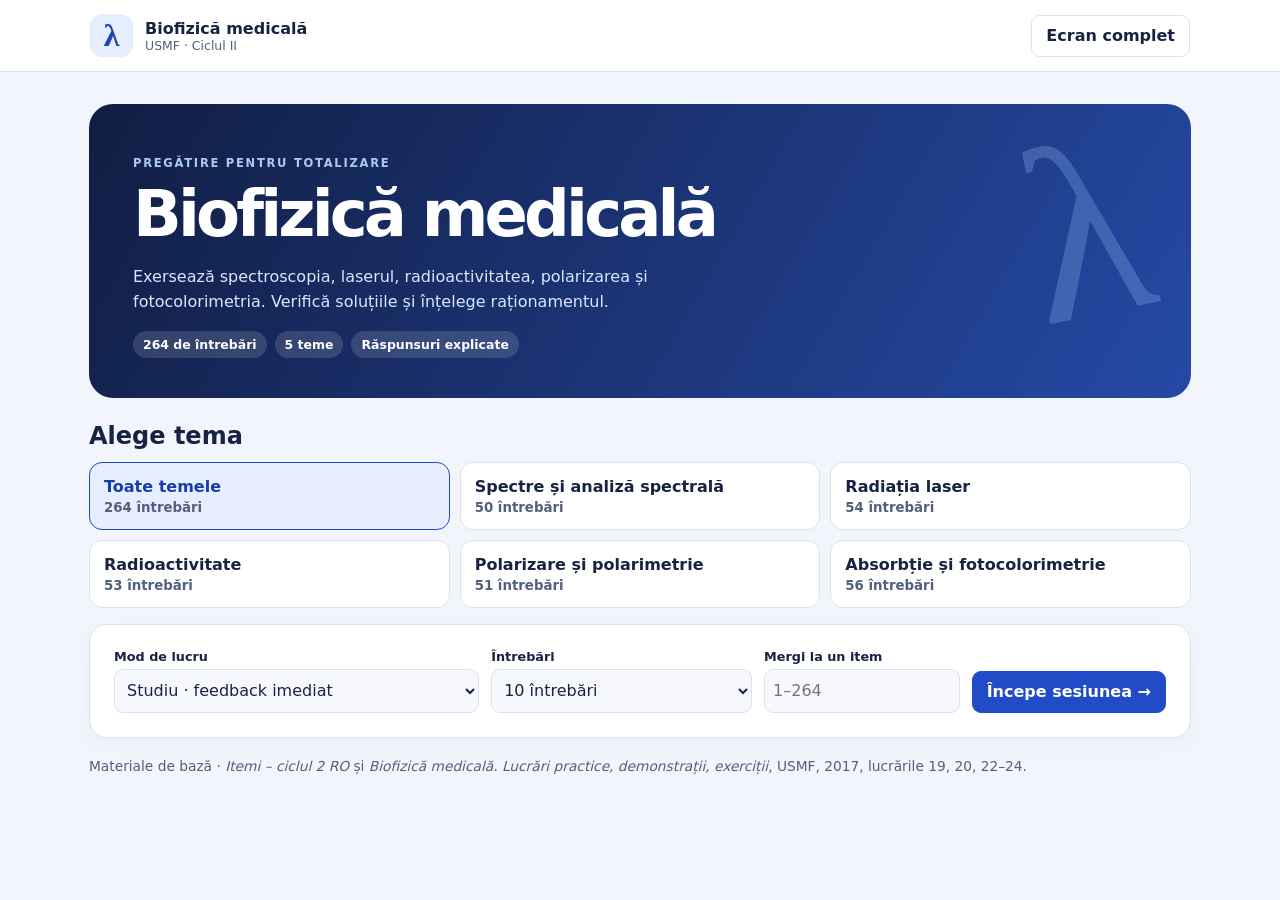
==== index.html @ f2a80a1a "Add interactive medical biophysics quiz" ====
<!doctype html>
<html lang="ro">
<head>
<meta charset="utf-8">
<meta name="viewport" content="width=device-width,initial-scale=1">
<title>Biofizică medicală · Ciclul II</title>
<link rel="stylesheet" href="style.css">
<script src="items.js" defer></script>
<script src="quiz.js" defer></script>
</head>
<body>
<header class="top"><div class="brand"><span class="mark" aria-hidden="true">λ</span><span>Biofizică medicală<small>USMF · Ciclul II</small></span></div><button id="full" class="minor">Ecran complet</button></header>
<main>
<section id="home">
<div class="hero"><div class="orbit" aria-hidden="true">λ</div><div class="hero-copy"><p class="eyebrow">PREGĂTIRE PENTRU TOTALIZARE</p><h1>Biofizică medicală</h1><p>Exersează spectroscopia, laserul, radioactivitatea, polarizarea și fotocolorimetria. Verifică soluțiile și înțelege raționamentul.</p><div class="meta"><span>264 de întrebări</span><span>5 teme</span><span>Răspunsuri explicate</span></div></div></div>
<div class="section-title"><h2>Alege tema</h2><span id="history"></span></div>
<div id="topics" class="topics" aria-label="Teme"></div>
<div class="start card">
<div class="field"><label for="mode">Mod de lucru</label><select id="mode"><option value="study">Studiu · feedback imediat</option><option value="exam">Simulare · feedback la final</option></select></div>
<div class="field"><label for="size">Întrebări</label><select id="size"><option value="10">10 întrebări</option><option value="25">25 de întrebări</option><option value="all">Toate din temă</option></select></div>
<div class="field"><label for="item">Mergi la un item</label><input id="item" type="number" min="1" max="264" placeholder="1–264"></div>
<button id="start" class="primary">Începe sesiunea →</button>
</div>
<p class="sources">Materiale de bază · <cite>Itemi – ciclul 2 RO</cite> și <cite>Biofizică medicală. Lucrări practice, demonstrații, exerciții</cite>, USMF, 2017, lucrările 19, 20, 22–24.</p>
</section>
<section id="session" hidden>
<div class="section-title"><button class="minor" id="home-back">← Teme</button><span id="position"></span></div>
<progress id="progress" max="100" value="0" aria-label="Progresul sesiunii"></progress>
<article class="card question">
<div class="tags"><span id="topic"></span><span id="original"></span></div>
<h2 id="question" tabindex="-1"></h2>
<img id="figure" alt="Figura din fișa de itemi" hidden>
<form id="options"></form>
<div id="feedback" role="status" hidden></div>
<div class="actions"><button id="back" class="minor">← Înapoi</button><div><button id="check" class="minor">Verifică</button><button id="next" class="primary">Următoarea →</button></div></div>
</article>
</section>
<section id="results" hidden>
<div class="section-title"><button class="minor" id="result-home">← Teme</button></div>
<div class="card summary"><p class="eyebrow">REZULTATUL SESIUNII</p><h2 id="score" tabindex="-1"></h2><p id="score-detail"></p><div class="actions"><button id="retry" class="primary">Reia itemii greșiți</button><label><input id="only-errors" type="checkbox"> Afișează doar greșelile</label></div></div>
<div id="review"></div>
</section>
</main>
</body>
</html>
---- style.css ----
:root{font-family:Inter,system-ui,sans-serif;background:#f2f5fb;color:#172342;--ink:#172342;--muted:#51607c;--line:#dbe3f0;--accent:#224cc7;--paper:#fff}*{box-sizing:border-box}[hidden]{display:none!important}body{margin:0}button,select,input{font:inherit}button{cursor:pointer}button:disabled{opacity:.45;cursor:default}button:focus-visible,select:focus-visible,input:focus-visible{outline:3px solid #7c9dff;outline-offset:2px}.top{min-height:72px;background:var(--paper);border-bottom:1px solid var(--line);display:flex;justify-content:space-between;align-items:center;padding:12px max(4vw,calc((100vw - 1100px)/2))}.brand{display:flex;align-items:center;gap:12px;font-weight:800}.brand small{display:block;font-weight:500;color:var(--muted);font-size:.78rem}.mark{background:#e5edff;color:#2144ac;border-radius:12px;display:grid;place-items:center;width:43px;height:43px;font:700 32px Georgia,serif}main{max-width:1150px;margin:auto;padding:32px 24px 56px}.hero{position:relative;overflow:hidden;background:linear-gradient(120deg,#111e43,#2549a5);color:white;border-radius:24px;padding:40px 44px}.hero-copy{position:relative;max-width:620px}.hero h1{font-size:clamp(2.1rem,5vw,4.1rem);line-height:1.04;letter-spacing:-.06em;margin:10px 0 16px}.hero p:not(.eyebrow){line-height:1.6;color:#dce6ff;max-width:520px}.eyebrow{font-size:.72rem;font-weight:800;letter-spacing:.15em}.hero .eyebrow{color:#aacaef}.orbit{user-select:none;position:absolute;color:#a2c6ff40;font:250px Georgia,serif;right:45px;top:-17px;transform:rotate(-12deg)}.meta,.tags{display:flex;flex-wrap:wrap;gap:8px}.meta span,.tags span{border-radius:100px;padding:6px 10px;font-size:.78rem;font-weight:700}.meta span{background:#ffffff23}.tags span{background:#e9efff;color:#28469e}.section-title{display:flex;justify-content:space-between;align-items:center;gap:10px;margin:24px 0 12px}.section-title h2{margin:0}.section-title span,.sources{color:var(--muted);font-size:.86rem}.topics{display:grid;grid-template-columns:repeat(3,1fr);gap:10px;margin-bottom:16px}.topic-button{background:white;color:var(--ink);border:1px solid var(--line);border-radius:13px;padding:14px;text-align:left;font-weight:700}.topic-button small{display:block;color:var(--muted);margin-top:4px}.topic-button[aria-pressed=true]{border-color:var(--accent);background:#e7eeff;color:#173ea7}.card{background:white;border:1px solid var(--line);border-radius:18px;padding:24px;box-shadow:0 7px 20px #263b5e0a}.start{display:grid;grid-template-columns:1.4fr 1fr .75fr auto;align-items:end;gap:12px}.field label{display:block;font-size:.8rem;font-weight:700;margin-bottom:5px}.field input,.field select{width:100%;min-height:44px;border:1px solid var(--line);border-radius:9px;background:#f6f8fd;padding:8px;color:var(--ink)}.minor,.primary{border:1px solid var(--line);border-radius:9px;background:white;color:var(--ink);min-height:42px;padding:9px 14px;font-weight:700}.primary{background:var(--accent);color:white;border-color:var(--accent)}.primary:hover{background:#173991}.minor:hover{background:#eef3ff}#session,#results{max-width:850px;margin:auto}#session .section-title,#results .section-title{margin-top:0}progress{width:100%;height:10px;accent-color:var(--accent);margin-bottom:12px}.question h2{font-size:clamp(1.2rem,3.4vw,1.75rem);line-height:1.33}.question img,.review-image{max-width:100%;max-height:275px;object-fit:contain;display:block;margin:12px auto;border:1px solid var(--line);border-radius:8px}.choice{display:flex;align-items:baseline;gap:10px;padding:12px;margin:8px 0;border:1px solid var(--line);border-radius:9px;background:#f8faff;cursor:pointer}.choice:has(input:checked){border-color:#5578d3;background:#edf2ff}.choice.correct{border-color:#65ae91;background:#e9f7ee}.choice.wrong{border-color:#da9b94;background:#fff0ee}.choice input{accent-color:var(--accent)}.actions{display:flex;justify-content:space-between;align-items:center;gap:8px;flex-wrap:wrap;margin-top:16px}.actions div{display:flex;gap:8px}#feedback{border-radius:10px;background:#edf5ff;padding:14px;margin-top:14px;line-height:1.5}.summary h2{font-size:2rem;margin:6px 0}.review-item{margin-top:10px}.review-item summary{cursor:pointer;font-weight:700}.answer-note{color:#165b42}.review-item p{line-height:1.48}.sources{line-height:1.5;margin:18px 0 0}@media(max-width:740px){.start,.topics{grid-template-columns:1fr 1fr}.hero{padding:30px}.orbit{right:5px}}@media(max-width:440px){main{padding:18px 12px}.start{grid-template-columns:1fr}.card{padding:15px}.hero{padding:24px 18px}.topic-button{padding:10px}}
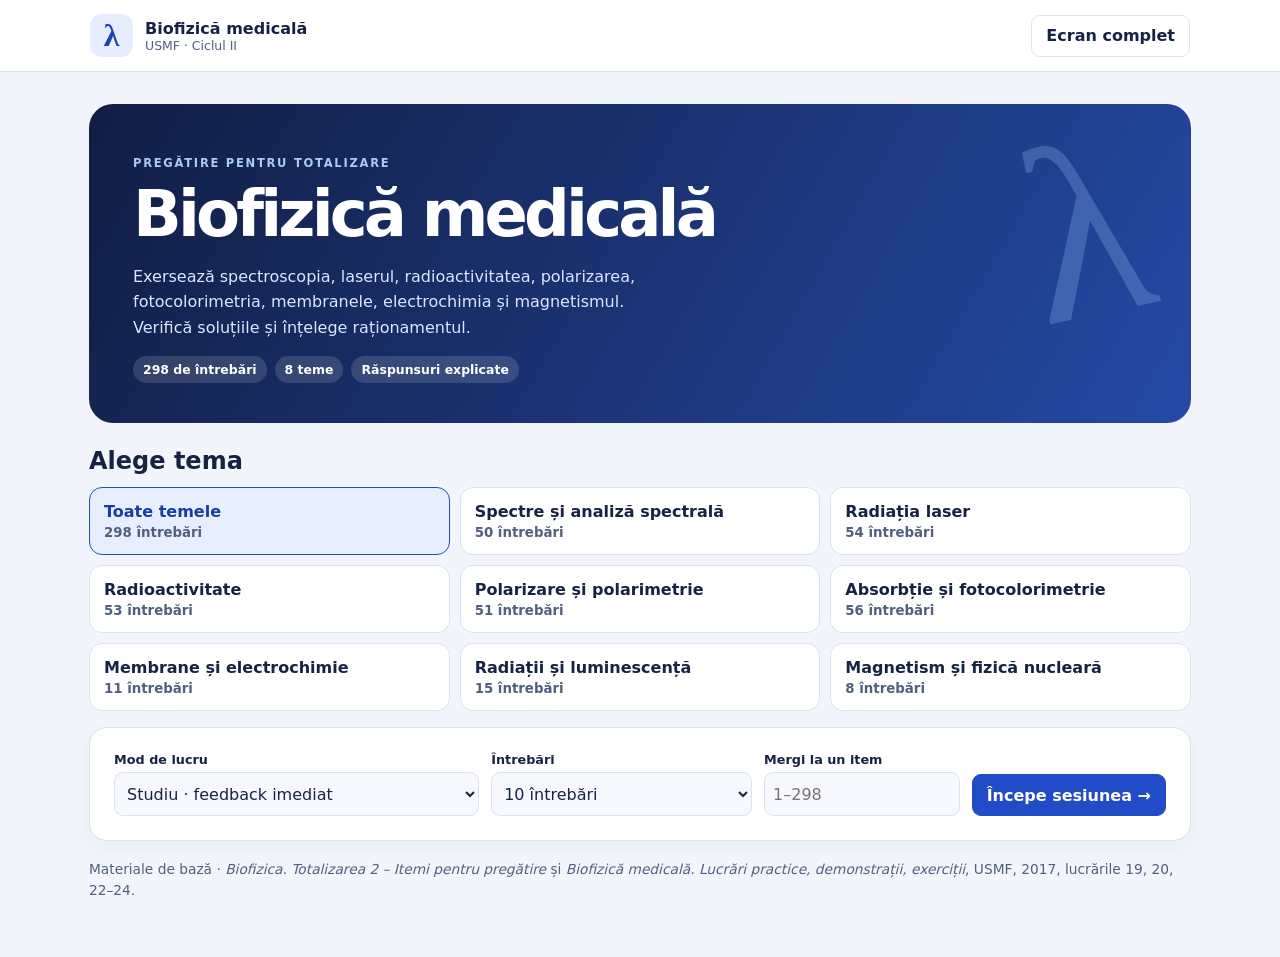
==== commit 99a8fed9: "Add missing Totalizarea 2 biophysics questions" ====
--- a/index.html
+++ b/index.html
@@ -12,16 +12,16 @@
 <header class="top"><div class="brand"><span class="mark" aria-hidden="true">λ</span><span>Biofizică medicală<small>USMF · Ciclul II</small></span></div><button id="full" class="minor">Ecran complet</button></header>
 <main>
 <section id="home">
-<div class="hero"><div class="orbit" aria-hidden="true">λ</div><div class="hero-copy"><p class="eyebrow">PREGĂTIRE PENTRU TOTALIZARE</p><h1>Biofizică medicală</h1><p>Exersează spectroscopia, laserul, radioactivitatea, polarizarea și fotocolorimetria. Verifică soluțiile și înțelege raționamentul.</p><div class="meta"><span>264 de întrebări</span><span>5 teme</span><span>Răspunsuri explicate</span></div></div></div>
+<div class="hero"><div class="orbit" aria-hidden="true">λ</div><div class="hero-copy"><p class="eyebrow">PREGĂTIRE PENTRU TOTALIZARE</p><h1>Biofizică medicală</h1><p>Exersează spectroscopia, laserul, radioactivitatea, polarizarea, fotocolorimetria, membranele, electrochimia și magnetismul. Verifică soluțiile și înțelege raționamentul.</p><div class="meta"><span>298 de întrebări</span><span>8 teme</span><span>Răspunsuri explicate</span></div></div></div>
 <div class="section-title"><h2>Alege tema</h2><span id="history"></span></div>
 <div id="topics" class="topics" aria-label="Teme"></div>
 <div class="start card">
 <div class="field"><label for="mode">Mod de lucru</label><select id="mode"><option value="study">Studiu · feedback imediat</option><option value="exam">Simulare · feedback la final</option></select></div>
 <div class="field"><label for="size">Întrebări</label><select id="size"><option value="10">10 întrebări</option><option value="25">25 de întrebări</option><option value="all">Toate din temă</option></select></div>
-<div class="field"><label for="item">Mergi la un item</label><input id="item" type="number" min="1" max="264" placeholder="1–264"></div>
+<div class="field"><label for="item">Mergi la un item</label><input id="item" type="number" min="1" max="298" placeholder="1–298"></div>
 <button id="start" class="primary">Începe sesiunea →</button>
 </div>
-<p class="sources">Materiale de bază · <cite>Itemi – ciclul 2 RO</cite> și <cite>Biofizică medicală. Lucrări practice, demonstrații, exerciții</cite>, USMF, 2017, lucrările 19, 20, 22–24.</p>
+<p class="sources">Materiale de bază · <cite>Biofizica. Totalizarea 2 – Itemi pentru pregătire</cite> și <cite>Biofizică medicală. Lucrări practice, demonstrații, exerciții</cite>, USMF, 2017, lucrările 19, 20, 22–24.</p>
 </section>
 <section id="session" hidden>
 <div class="section-title"><button class="minor" id="home-back">← Teme</button><span id="position"></span></div>
